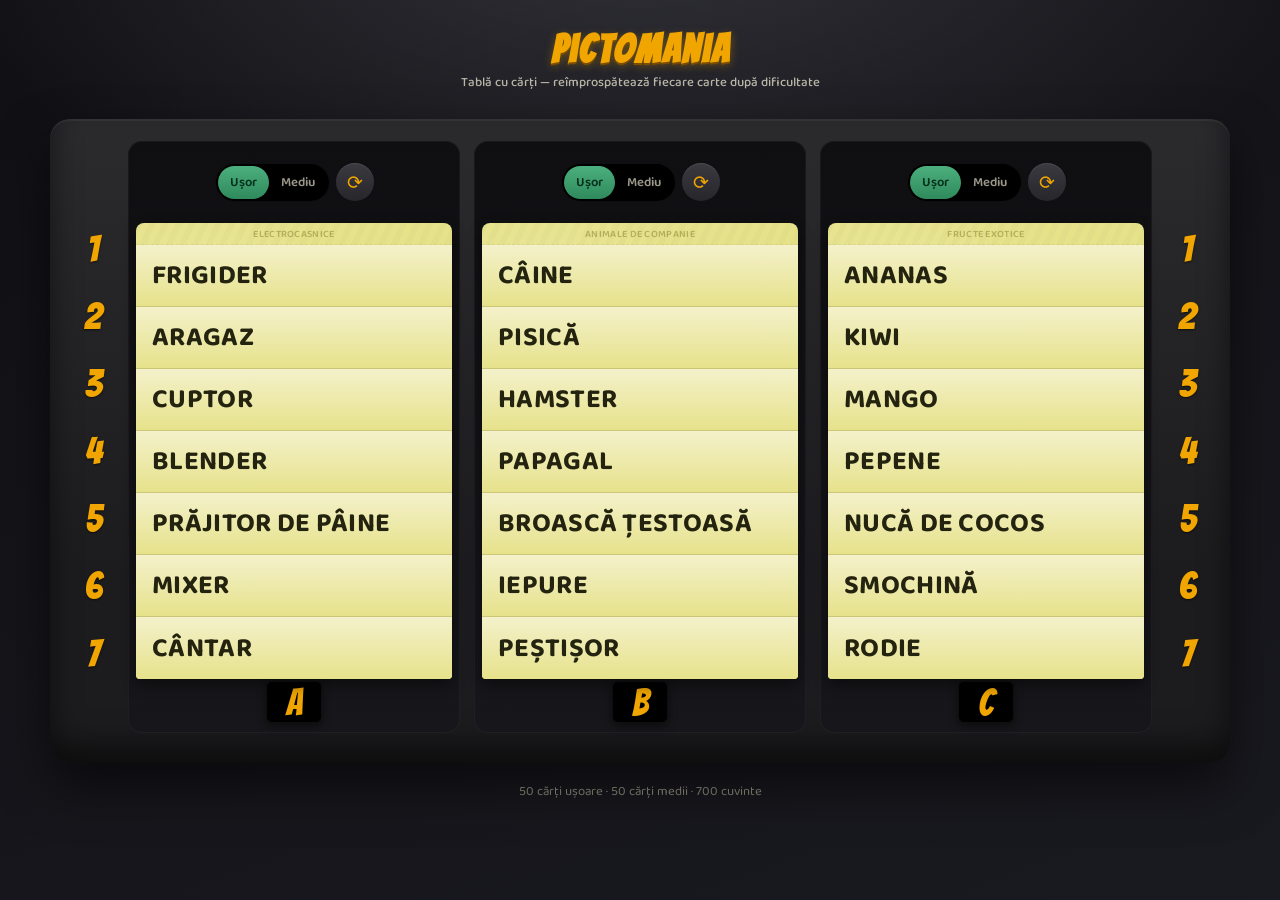
==== index.html @ b815bcf0 "Remove global refresh button; enlarge cards, words and row numbers Co-authored-by: Copilot App <2235" ====
<!DOCTYPE html>
<html lang="ro">
<head>
  <meta charset="UTF-8" />
  <meta name="viewport" content="width=device-width, initial-scale=1.0" />
  <title>Pictomania — Tablă cu cărți</title>
  <link rel="preconnect" href="https://fonts.googleapis.com" />
  <link rel="preconnect" href="https://fonts.gstatic.com" crossorigin />
  <link href="https://fonts.googleapis.com/css2?family=Baloo+2:wght@500;600;700;800&family=Bangers&display=swap" rel="stylesheet" />
  <link rel="stylesheet" href="styles.css" />
</head>
<body>
  <header class="topbar">
    <h1>Pictomania</h1>
    <p class="subtitle">Tablă cu cărți — reîmprospătează fiecare carte după dificultate</p>
  </header>

  <main class="board" id="board">
    <!-- Coloana cu numere 1–7 -->
    <div class="rownums" aria-hidden="true">
      <div class="rownum-spacer"></div>
      <div class="rownum">1</div>
      <div class="rownum">2</div>
      <div class="rownum">3</div>
      <div class="rownum">4</div>
      <div class="rownum">5</div>
      <div class="rownum">6</div>
      <div class="rownum">7</div>
      <div class="rownum-spacer bottom"></div>
    </div>
    <!-- Cele 3 cărți se injectează din app.js -->
  </main>

  <footer class="footinfo">
    <span id="dbCount"></span>
  </footer>

  <script src="data.js"></script>
  <script src="app.js"></script>
</body>
</html>
---- styles.css ----
:root {
  --tray: #1c1c1e;
  --tray-2: #2b2b2e;
  --card-top: #f2f0c9;
  --card-bottom: #e6e28f;
  --card-line: #ccc678;
  --ink: #23230f;
  --accent: #f0a500;
  --accent-deep: #e08600;
  --easy: #4caf7d;
  --easy-deep: #2f8a5c;
  --medium: #e0762d;
  --medium-deep: #c25a15;
  --paper: #14140f;
}

* { box-sizing: border-box; }

body {
  margin: 0;
  min-height: 100vh;
  font-family: "Baloo 2", "Segoe UI", system-ui, sans-serif;
  color: #f4f1e6;
  background:
    radial-gradient(1200px 600px at 50% -10%, #33333a 0%, transparent 60%),
    linear-gradient(160deg, #101014 0%, #191920 100%);
  display: flex;
  flex-direction: column;
  align-items: center;
  padding: 28px 16px 48px;
}

/* ---------- Topbar ---------- */
.topbar {
  text-align: center;
  margin-bottom: 14px;
}
.topbar h1 {
  font-family: "Bangers", cursive;
  font-size: clamp(26px, 4vw, 40px);
  letter-spacing: 2px;
  margin: 0;
  color: var(--accent);
  text-shadow: 0 2px 0 #7a4d00, 0 3px 10px rgba(240, 165, 0, 0.35);
}
.subtitle {
  margin: 2px 0 12px;
  color: #b9b6a8;
  font-weight: 500;
  font-size: 13px;
}
.global-controls { display: flex; justify-content: center; }

.btn {
  cursor: pointer;
  border: none;
  border-radius: 999px;
  font-family: inherit;
  font-weight: 600;
  transition: transform .12s ease, box-shadow .12s ease, filter .12s ease;
  user-select: none;
}
.btn:active { transform: translateY(1px) scale(.98); }

.btn-all {
  background: linear-gradient(180deg, var(--accent) 0%, var(--accent-deep) 100%);
  color: #3a2400;
  padding: 11px 22px;
  font-size: 16px;
  box-shadow: 0 4px 0 #9c5c00, 0 8px 18px rgba(0,0,0,.4);
}
.btn-all:hover { filter: brightness(1.05); }
.btn-all .ico { font-size: 18px; }

/* ---------- Board / tray ---------- */
.board {
  display: flex;
  align-items: stretch;
  gap: 14px;
  padding: 22px 22px 30px;
  border-radius: 20px;
  background:
    linear-gradient(180deg, var(--tray-2) 0%, var(--tray) 70%);
  box-shadow:
    inset 0 2px 0 rgba(255,255,255,.05),
    inset 0 -18px 30px rgba(0,0,0,.55),
    0 24px 50px rgba(0,0,0,.5);
  max-width: 1180px;
  width: 100%;
}

/* ---------- Row numbers column ---------- */
.rownums {
  display: flex;
  flex-direction: column;
  padding-top: 0;
  flex: 0 0 auto;
}
.rownum-spacer { height: 74px; }         /* aligns with card header */
.rownum-spacer.bottom { height: 46px; }  /* aligns with A/B/C label */
.rownum {
  flex: 1;
  min-height: 62px;
  width: 42px;
  display: flex;
  align-items: center;
  justify-content: center;
  font-family: "Bangers", cursive;
  font-size: 38px;
  color: var(--accent);
  text-shadow: 0 1px 2px rgba(0,0,0,.6);
}

/* ---------- Card ---------- */
.card {
  flex: 1 1 0;
  min-width: 0;
  display: flex;
  flex-direction: column;
  background: linear-gradient(180deg, #0f0f12, #17171b);
  border-radius: 14px;
  padding: 8px;
  box-shadow: inset 0 0 0 1px rgba(255,255,255,.04);
}

/* Culoarea cărții în funcție de dificultate */
.card[data-diff="usor"] {
  --card-top: #f4f1cb;
  --card-bottom: #e6e28b;
  --card-line: #ccc678;
  --theme-ink: #7c7420;
}
.card[data-diff="mediu"] {
  --card-top: #f8e0a2;
  --card-bottom: #f0bd5f;
  --card-line: #e2a848;
  --theme-ink: #9a5813;
}

.card-head {
  height: 66px;
  display: flex;
  align-items: center;
  justify-content: center;
  gap: 6px;
  margin-bottom: 8px;
}
.diffseg {
  display: inline-flex;
  background: #000;
  border-radius: 999px;
  padding: 3px;
  box-shadow: inset 0 0 0 1px rgba(255,255,255,.06);
}
.diffseg button {
  border: none;
  background: transparent;
  color: #9a978a;
  font-family: inherit;
  font-weight: 600;
  font-size: 13px;
  padding: 6px 12px;
  border-radius: 999px;
  cursor: pointer;
  transition: all .12s ease;
}
.diffseg button.active[data-diff="usor"] {
  background: linear-gradient(180deg, var(--easy), var(--easy-deep));
  color: #06301d;
}
.diffseg button.active[data-diff="mediu"] {
  background: linear-gradient(180deg, var(--medium), var(--medium-deep));
  color: #3a1500;
}
.btn-refresh {
  width: 38px; height: 38px;
  border-radius: 50%;
  border: none;
  cursor: pointer;
  background: linear-gradient(180deg, #3a3a40, #26262b);
  color: var(--accent);
  font-size: 19px;
  box-shadow: 0 3px 0 #101013, inset 0 1px 0 rgba(255,255,255,.08);
  transition: transform .3s ease, filter .12s ease;
}
.btn-refresh:hover { filter: brightness(1.15); }
.btn-refresh.spin { transform: rotate(360deg); }

/* ---------- The paper slip with words ---------- */
.slip {
  flex: 1;
  display: flex;
  flex-direction: column;
  border-radius: 8px 8px 4px 4px;
  overflow: hidden;
  background: var(--card-bottom);
  box-shadow: 0 6px 14px rgba(0,0,0,.45);
  position: relative;
}
.slip::before {
  content: "";
  position: absolute; inset: 0;
  background-image:
    radial-gradient(circle at 20% 30%, rgba(255,255,255,.25), transparent 40%),
    repeating-linear-gradient(115deg, rgba(0,0,0,.02) 0 6px, transparent 6px 12px);
  pointer-events: none;
}
.theme {
  text-align: center;
  font-weight: 600;
  font-size: 10px;
  letter-spacing: .3px;
  text-transform: uppercase;
  color: var(--theme-ink, #7c7420);
  opacity: .45;
  padding: 3px 6px 2px;
  border-bottom: 1px dashed rgba(0,0,0,.12);
  background: transparent;
}
.word {
  flex: 1;
  min-height: 62px;
  display: flex;
  align-items: center;
  padding: 0 16px;
  font-weight: 700;
  font-size: clamp(18px, 2.2vw, 27px);
  color: var(--ink);
  border-bottom: 1px solid var(--card-line);
  background: linear-gradient(180deg, var(--card-top), var(--card-bottom));
  text-transform: uppercase;
  letter-spacing: .3px;
  animation: wordIn .25s ease both;
}
.word:last-child { border-bottom: none; }
@keyframes wordIn {
  from { opacity: 0; transform: translateY(-4px); }
  to { opacity: 1; transform: none; }
}

/* ---------- A / B / C label ---------- */
.card-foot {
  height: 46px;
  display: flex;
  align-items: center;
  justify-content: center;
}
.slot-letter {
  font-family: "Bangers", cursive;
  font-size: 38px;
  color: var(--accent);
  background: #000;
  width: 56px; height: 42px;
  display: flex; align-items: center; justify-content: center;
  border-radius: 6px;
  box-shadow: inset 0 0 0 1px rgba(255,255,255,.06), 0 3px 8px rgba(0,0,0,.5);
  letter-spacing: 1px;
}

/* ---------- Footer ---------- */
.footinfo {
  margin-top: 18px;
  color: #6f6c60;
  font-size: 13px;
}

/* ---------- Responsive ---------- */
@media (max-width: 560px) {
  .rownum { font-size: 18px; width: 22px; }
  .card-head { flex-direction: column; height: auto; gap: 6px; padding: 4px 0; }
  .rownum-spacer { height: 96px; }
  .diffseg button { padding: 5px 9px; font-size: 12px; }
  .board { gap: 8px; padding: 16px 12px 22px; }
}
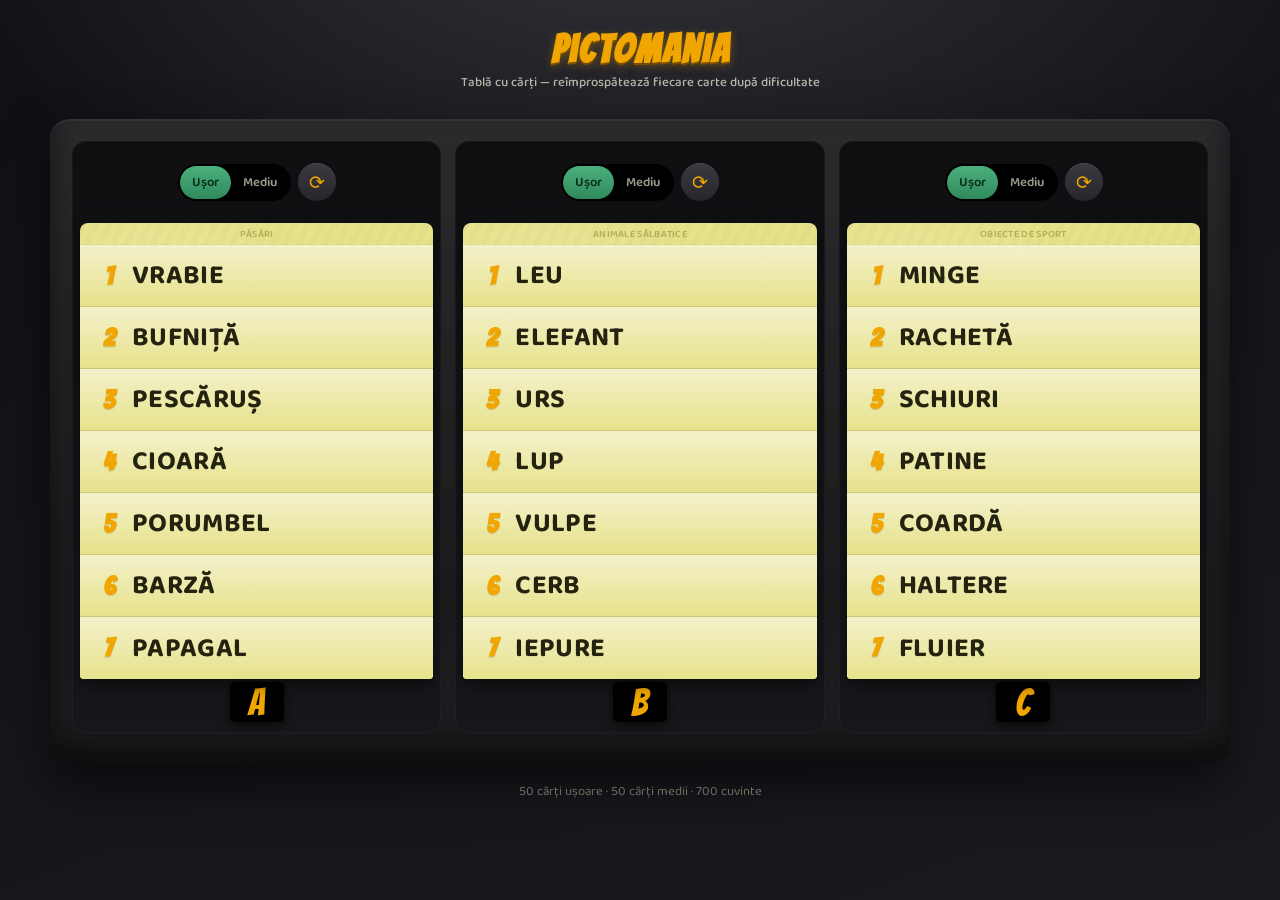
==== commit 71df6731: "Make per-line numbers orange; remove side number columns Co-authored-by: Copilot App <223556219+Copi" ====
--- a/index.html
+++ b/index.html
@@ -16,18 +16,6 @@
   </header>
 
   <main class="board" id="board">
-    <!-- Coloana cu numere 1–7 -->
-    <div class="rownums" aria-hidden="true">
-      <div class="rownum-spacer"></div>
-      <div class="rownum">1</div>
-      <div class="rownum">2</div>
-      <div class="rownum">3</div>
-      <div class="rownum">4</div>
-      <div class="rownum">5</div>
-      <div class="rownum">6</div>
-      <div class="rownum">7</div>
-      <div class="rownum-spacer bottom"></div>
-    </div>
     <!-- Cele 3 cărți se injectează din app.js -->
   </main>
 
--- a/styles.css
+++ b/styles.css
@@ -233,6 +233,18 @@
   animation: wordIn .25s ease both;
 }
 .word:last-child { border-bottom: none; }
+.wnum {
+  flex: 0 0 auto;
+  width: 26px;
+  margin-right: 10px;
+  text-align: center;
+  font-family: "Bangers", cursive;
+  font-size: 26px;
+  line-height: 1;
+  color: var(--accent);
+  text-shadow: 0 1px 1px rgba(0,0,0,.15);
+}
+.wtext { flex: 1; min-width: 0; }
 @keyframes wordIn {
   from { opacity: 0; transform: translateY(-4px); }
   to { opacity: 1; transform: none; }
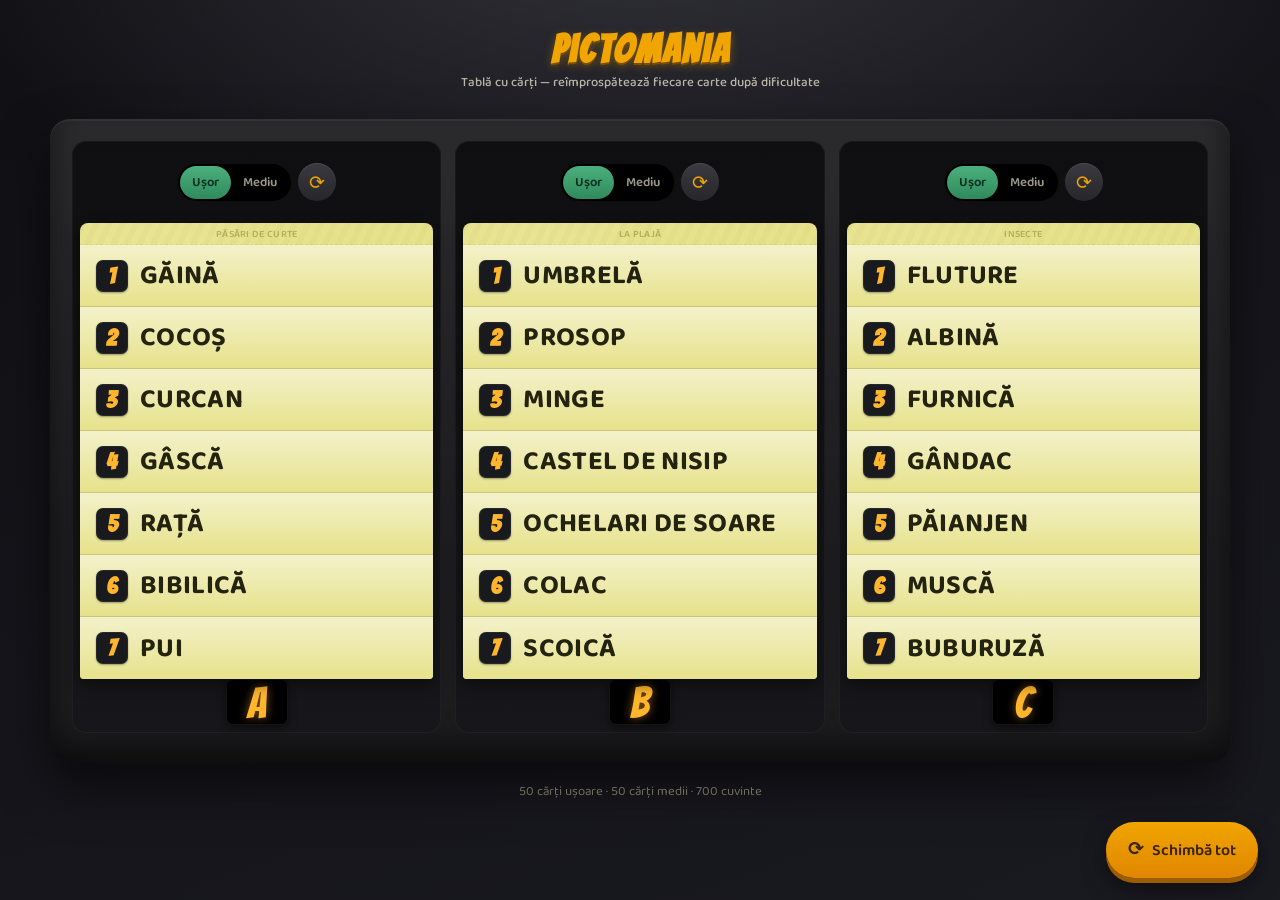
==== commit 80094ee7: "Add floating Schimba tot button (refresh all) without shrinking cards Co-authored-by: Copilot App <2" ====
--- a/index.html
+++ b/index.html
@@ -23,6 +23,10 @@
     <span id="dbCount"></span>
   </footer>
 
+  <button id="refreshAll" class="btn btn-fab" title="Schimbă toate cele 3 cărți">
+    <span class="ico">⟳</span> Schimbă tot
+  </button>
+
   <script src="data.js"></script>
   <script src="app.js"></script>
 </body>
--- a/styles.css
+++ b/styles.css
@@ -72,6 +72,23 @@
 .btn-all:hover { filter: brightness(1.05); }
 .btn-all .ico { font-size: 18px; }
 
+.btn-fab {
+  position: fixed;
+  right: 22px;
+  bottom: 22px;
+  z-index: 50;
+  display: inline-flex;
+  align-items: center;
+  gap: 8px;
+  background: linear-gradient(180deg, var(--accent) 0%, var(--accent-deep) 100%);
+  color: #3a2400;
+  padding: 13px 22px;
+  font-size: 16px;
+  box-shadow: 0 5px 0 #9c5c00, 0 10px 22px rgba(0,0,0,.5);
+}
+.btn-fab:hover { filter: brightness(1.05); }
+.btn-fab .ico { font-size: 19px; }
+
 /* ---------- Board / tray ---------- */
 .board {
   display: flex;
@@ -235,14 +252,18 @@
 .word:last-child { border-bottom: none; }
 .wnum {
   flex: 0 0 auto;
-  width: 26px;
-  margin-right: 10px;
-  text-align: center;
+  width: 32px;
+  height: 32px;
+  margin-right: 12px;
+  display: inline-flex;
+  align-items: center;
+  justify-content: center;
+  background: #191a1e;
+  border-radius: 7px;
   font-family: "Bangers", cursive;
-  font-size: 26px;
-  line-height: 1;
-  color: var(--accent);
-  text-shadow: 0 1px 1px rgba(0,0,0,.15);
+  font-size: 23px;
+  color: #ffb62c;
+  box-shadow: 0 1px 2px rgba(0,0,0,.35), inset 0 0 0 1px rgba(255,255,255,.06);
 }
 .wtext { flex: 1; min-width: 0; }
 @keyframes wordIn {
@@ -259,14 +280,15 @@
 }
 .slot-letter {
   font-family: "Bangers", cursive;
-  font-size: 38px;
-  color: var(--accent);
+  font-size: 44px;
+  color: #ffb62c;
   background: #000;
-  width: 56px; height: 42px;
+  width: 62px; height: 46px;
   display: flex; align-items: center; justify-content: center;
-  border-radius: 6px;
-  box-shadow: inset 0 0 0 1px rgba(255,255,255,.06), 0 3px 8px rgba(0,0,0,.5);
+  border-radius: 7px;
+  box-shadow: inset 0 0 0 1px rgba(255,255,255,.08), 0 3px 8px rgba(0,0,0,.5);
   letter-spacing: 1px;
+  text-shadow: 0 0 10px rgba(255, 170, 40, .5);
 }
 
 /* ---------- Footer ---------- */
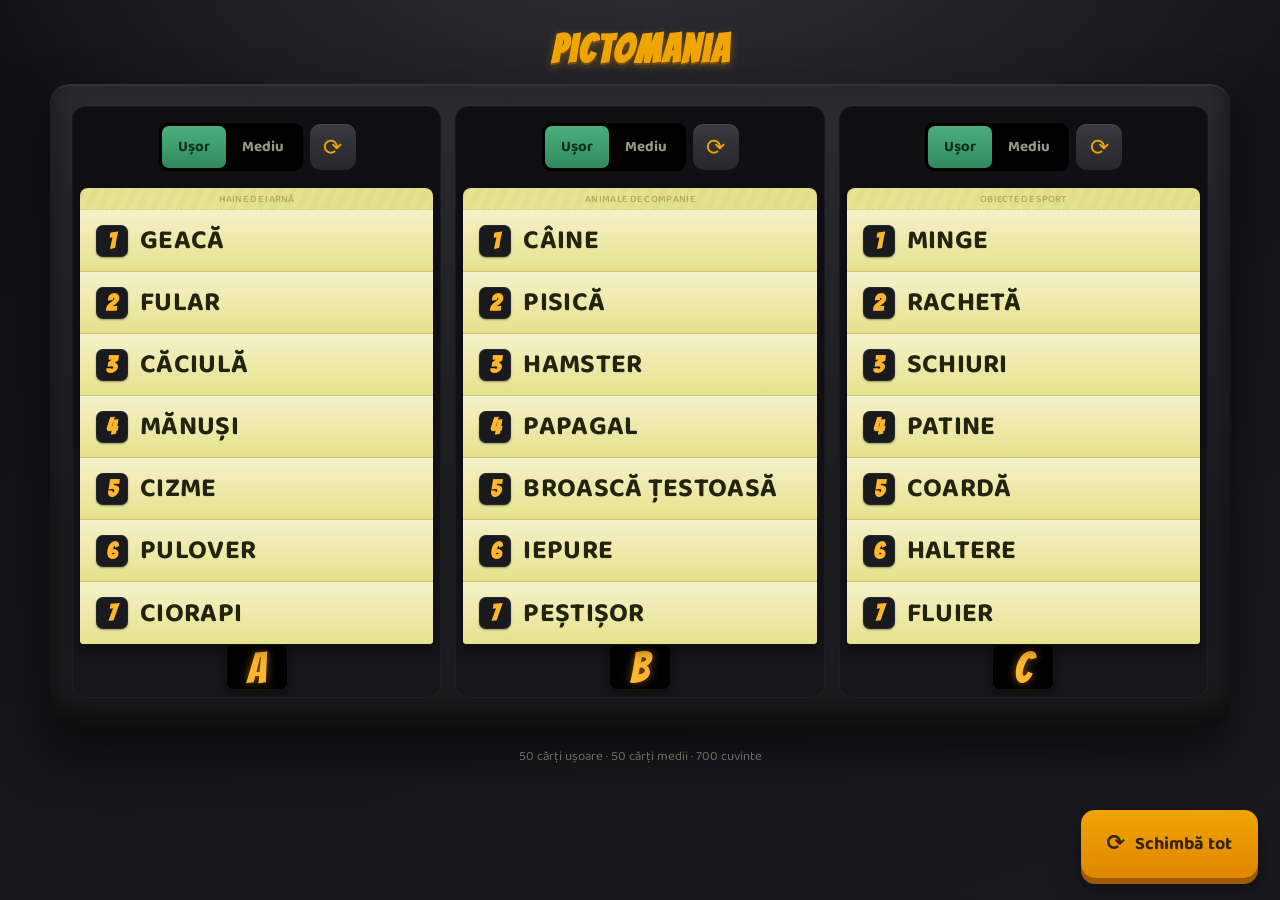
==== commit 830db13b: "Remove subtitle; make buttons larger and squarer Co-authored-by: Copilot App <223556219+Copilot@user" ====
--- a/index.html
+++ b/index.html
@@ -12,7 +12,6 @@
 <body>
   <header class="topbar">
     <h1>Pictomania</h1>
-    <p class="subtitle">Tablă cu cărți — reîmprospătează fiecare carte după dificultate</p>
   </header>
 
   <main class="board" id="board">
--- a/styles.css
+++ b/styles.css
@@ -79,15 +79,17 @@
   z-index: 50;
   display: inline-flex;
   align-items: center;
-  gap: 8px;
+  gap: 10px;
+  border-radius: 14px;
   background: linear-gradient(180deg, var(--accent) 0%, var(--accent-deep) 100%);
   color: #3a2400;
-  padding: 13px 22px;
-  font-size: 16px;
-  box-shadow: 0 5px 0 #9c5c00, 0 10px 22px rgba(0,0,0,.5);
+  padding: 16px 26px;
+  font-size: 18px;
+  font-weight: 700;
+  box-shadow: 0 6px 0 #9c5c00, 0 12px 24px rgba(0,0,0,.5);
 }
 .btn-fab:hover { filter: brightness(1.05); }
-.btn-fab .ico { font-size: 19px; }
+.btn-fab .ico { font-size: 22px; }
 
 /* ---------- Board / tray ---------- */
 .board {
@@ -165,8 +167,8 @@
 .diffseg {
   display: inline-flex;
   background: #000;
-  border-radius: 999px;
-  padding: 3px;
+  border-radius: 10px;
+  padding: 4px;
   box-shadow: inset 0 0 0 1px rgba(255,255,255,.06);
 }
 .diffseg button {
@@ -174,10 +176,10 @@
   background: transparent;
   color: #9a978a;
   font-family: inherit;
-  font-weight: 600;
-  font-size: 13px;
-  padding: 6px 12px;
-  border-radius: 999px;
+  font-weight: 700;
+  font-size: 15px;
+  padding: 9px 16px;
+  border-radius: 7px;
   cursor: pointer;
   transition: all .12s ease;
 }
@@ -190,13 +192,13 @@
   color: #3a1500;
 }
 .btn-refresh {
-  width: 38px; height: 38px;
-  border-radius: 50%;
+  width: 46px; height: 46px;
+  border-radius: 11px;
   border: none;
   cursor: pointer;
   background: linear-gradient(180deg, #3a3a40, #26262b);
   color: var(--accent);
-  font-size: 19px;
+  font-size: 23px;
   box-shadow: 0 3px 0 #101013, inset 0 1px 0 rgba(255,255,255,.08);
   transition: transform .3s ease, filter .12s ease;
 }
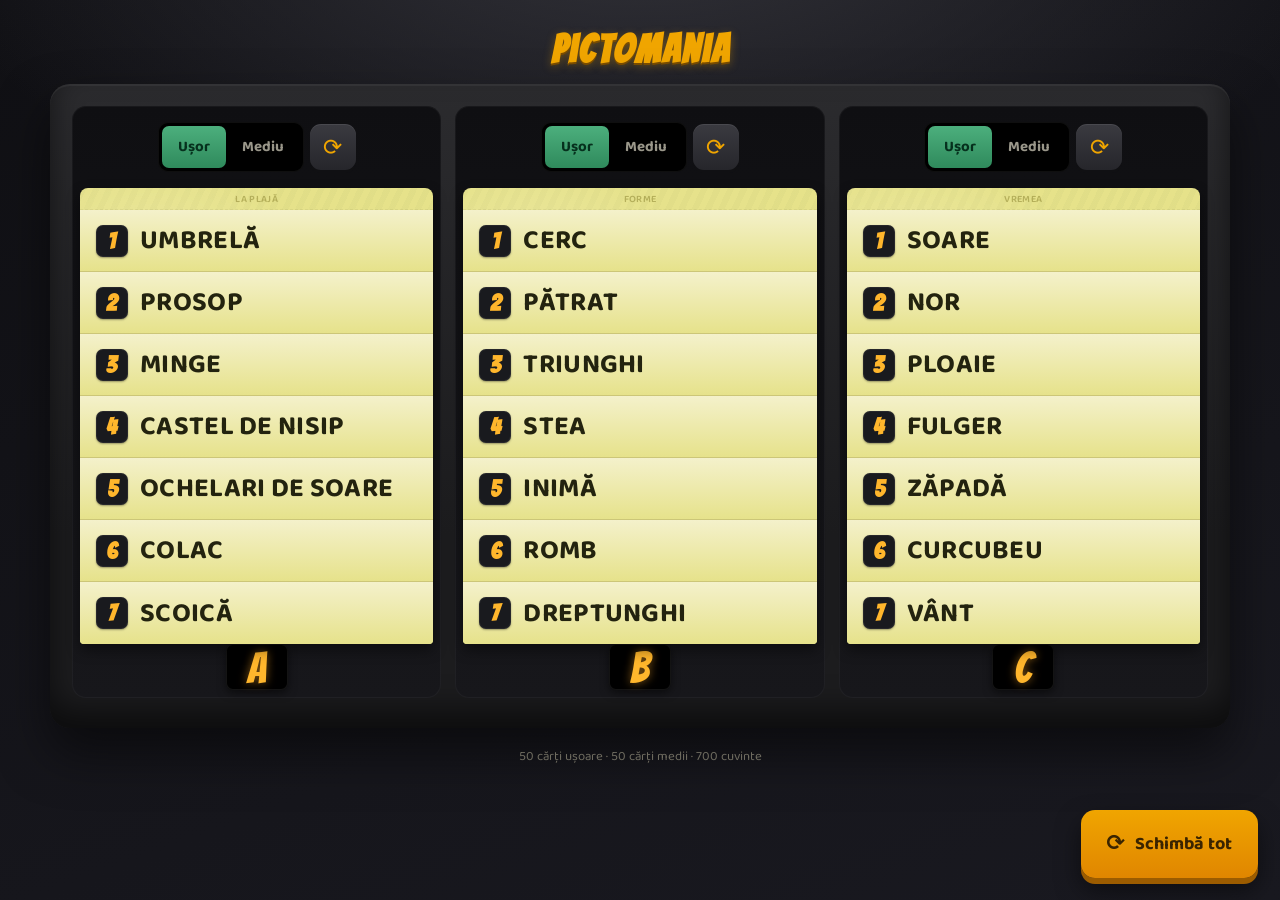
==== commit a52b7a8b: "Mobile: rotate hint in portrait, fit all 3 cards in landscape Co-authored-by: Copilot App <223556219" ====
--- a/index.html
+++ b/index.html
@@ -26,6 +26,11 @@
     <span class="ico">⟳</span> Schimbă tot
   </button>
 
+  <div class="rotate-hint" aria-hidden="true">
+    <div class="rotate-ico">📱</div>
+    <p>Rotește telefonul pe orizontală<br>pentru a vedea toate cele 3 cărți</p>
+  </div>
+
   <script src="data.js"></script>
   <script src="app.js"></script>
 </body>
--- a/styles.css
+++ b/styles.css
@@ -236,6 +236,12 @@
   border-bottom: 1px dashed rgba(0,0,0,.12);
   background: transparent;
 }
+.words {
+  flex: 1;
+  display: flex;
+  flex-direction: column;
+  min-height: 0;
+}
 .word {
   flex: 1;
   min-height: 62px;
@@ -301,10 +307,88 @@
 }
 
 /* ---------- Responsive ---------- */
-@media (max-width: 560px) {
-  .rownum { font-size: 18px; width: 22px; }
-  .card-head { flex-direction: column; height: auto; gap: 6px; padding: 4px 0; }
-  .rownum-spacer { height: 96px; }
-  .diffseg button { padding: 5px 9px; font-size: 12px; }
-  .board { gap: 8px; padding: 16px 12px 22px; }
-}
+
+/* Mesaj de rotire — telefon în portret */
+.rotate-hint { display: none; }
+
+@media (max-width: 820px) and (orientation: portrait) {
+  body { overflow: hidden; }
+  .topbar, .board, .footinfo, .btn-fab { display: none !important; }
+  .rotate-hint {
+    display: flex;
+    position: fixed;
+    inset: 0;
+    z-index: 1000;
+    flex-direction: column;
+    align-items: center;
+    justify-content: center;
+    gap: 22px;
+    text-align: center;
+    padding: 28px;
+    background: radial-gradient(1000px 600px at 50% 30%, #2a2a31 0%, #101014 70%);
+  }
+  .rotate-ico {
+    font-size: 72px;
+    animation: tilt 1.7s ease-in-out infinite;
+  }
+  .rotate-hint p {
+    margin: 0;
+    font-size: 20px;
+    font-weight: 700;
+    line-height: 1.5;
+    color: #f4f1e6;
+  }
+}
+@keyframes tilt {
+  0%, 100% { transform: rotate(-12deg); }
+  50% { transform: rotate(78deg); }
+}
+
+/* Telefon în landscape — toate cele 3 cărți vizibile fără scroll */
+@media (orientation: landscape) and (max-height: 560px) {
+  html, body { height: 100%; }
+  body { padding: 4px 8px; min-height: 0; overflow: hidden; }
+  .topbar { margin-bottom: 3px; }
+  .topbar h1 { font-size: 22px; text-shadow: 0 1px 0 #7a4d00; }
+  .board {
+    flex: 1;
+    min-height: 0;
+    max-width: 100%;
+    width: 100%;
+    padding: 8px 8px 8px;
+    gap: 8px;
+    border-radius: 12px;
+  }
+  .card { padding: 5px; }
+  .card-head { height: auto; margin-bottom: 4px; gap: 5px; }
+  .diffseg { padding: 3px; border-radius: 8px; }
+  .diffseg button { padding: 5px 10px; font-size: 12px; }
+  .btn-refresh { width: 32px; height: 32px; font-size: 17px; border-radius: 9px; }
+  .slip { min-height: 0; }
+  .theme { display: none; }
+  .word {
+    min-height: 0;
+    font-size: clamp(11px, 3.4vh, 18px);
+    padding: 0 8px;
+  }
+  .wnum {
+    width: 24px; height: 24px;
+    font-size: 16px;
+    margin-right: 7px;
+  }
+  .card-foot { height: 30px; }
+  .slot-letter { font-size: 26px; width: 44px; height: 28px; }
+  .footinfo { display: none; }
+  .btn-fab {
+    padding: 8px 12px;
+    font-size: 13px;
+    border-radius: 10px;
+    bottom: 8px; right: 8px;
+    box-shadow: 0 3px 0 #9c5c00;
+  }
+}
+
+/* Telefon foarte mic în portret e deja acoperit de mesajul de rotire */
+@media (max-width: 560px) and (orientation: landscape) {
+  .board { gap: 6px; }
+}
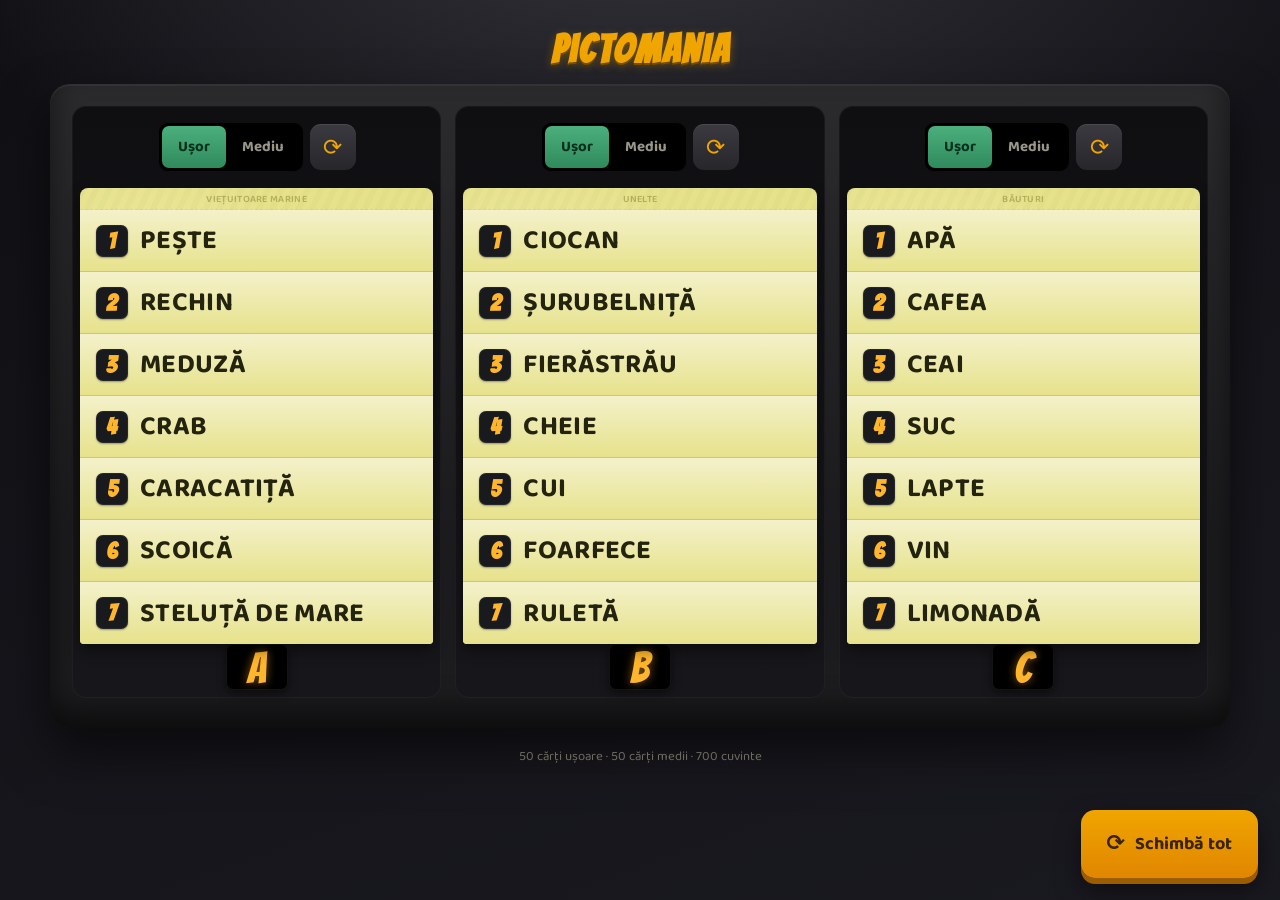
==== commit b98055f3: "Portrait: fit all 3 cards (small numbers, tight gaps, wrapping words) instead of rotate message Co-a" ====
--- a/index.html
+++ b/index.html
@@ -26,11 +26,6 @@
     <span class="ico">⟳</span> Schimbă tot
   </button>
 
-  <div class="rotate-hint" aria-hidden="true">
-    <div class="rotate-ico">📱</div>
-    <p>Rotește telefonul pe orizontală<br>pentru a vedea toate cele 3 cărți</p>
-  </div>
-
   <script src="data.js"></script>
   <script src="app.js"></script>
 </body>
--- a/styles.css
+++ b/styles.css
@@ -308,40 +308,48 @@
 
 /* ---------- Responsive ---------- */
 
-/* Mesaj de rotire — telefon în portret */
-.rotate-hint { display: none; }
-
+/* Elementul de rotire nu mai e folosit — cărțile încap și în portret */
+.rotate-hint { display: none !important; }
+
+/* Telefon în portret — toate cele 3 cărți încap pe lățime */
 @media (max-width: 820px) and (orientation: portrait) {
-  body { overflow: hidden; }
-  .topbar, .board, .footinfo, .btn-fab { display: none !important; }
-  .rotate-hint {
-    display: flex;
-    position: fixed;
-    inset: 0;
-    z-index: 1000;
+  body { padding: 10px 4px 64px; }
+  .topbar { margin-bottom: 8px; }
+  .topbar h1 { font-size: 30px; }
+  .board {
+    gap: 3px;
+    padding: 8px 5px 12px;
+    border-radius: 12px;
+    max-width: 100%;
+  }
+  .card { padding: 3px; border-radius: 9px; }
+  .card-head {
     flex-direction: column;
-    align-items: center;
-    justify-content: center;
-    gap: 22px;
-    text-align: center;
-    padding: 28px;
-    background: radial-gradient(1000px 600px at 50% 30%, #2a2a31 0%, #101014 70%);
-  }
-  .rotate-ico {
-    font-size: 72px;
-    animation: tilt 1.7s ease-in-out infinite;
-  }
-  .rotate-hint p {
-    margin: 0;
-    font-size: 20px;
-    font-weight: 700;
-    line-height: 1.5;
-    color: #f4f1e6;
-  }
-}
-@keyframes tilt {
-  0%, 100% { transform: rotate(-12deg); }
-  50% { transform: rotate(78deg); }
+    height: auto;
+    gap: 4px;
+    margin-bottom: 5px;
+  }
+  .diffseg { padding: 2px; border-radius: 7px; }
+  .diffseg button { padding: 4px 7px; font-size: 11px; border-radius: 5px; }
+  .btn-refresh { width: 30px; height: 30px; font-size: 16px; border-radius: 8px; }
+  .theme { display: none; }
+  .word {
+    min-height: 46px;
+    font-size: clamp(11px, 3.1vw, 15px);
+    padding: 5px 5px;
+    line-height: 1.12;
+    letter-spacing: 0;
+  }
+  .wnum {
+    flex: 0 0 auto;
+    width: 20px; height: 20px;
+    font-size: 13px;
+    margin-right: 5px;
+    border-radius: 5px;
+  }
+  .card-foot { height: 34px; }
+  .slot-letter { font-size: 24px; width: 40px; height: 26px; }
+  .btn-fab { padding: 10px 14px; font-size: 14px; bottom: 12px; right: 12px; }
 }
 
 /* Telefon în landscape — toate cele 3 cărți vizibile fără scroll */
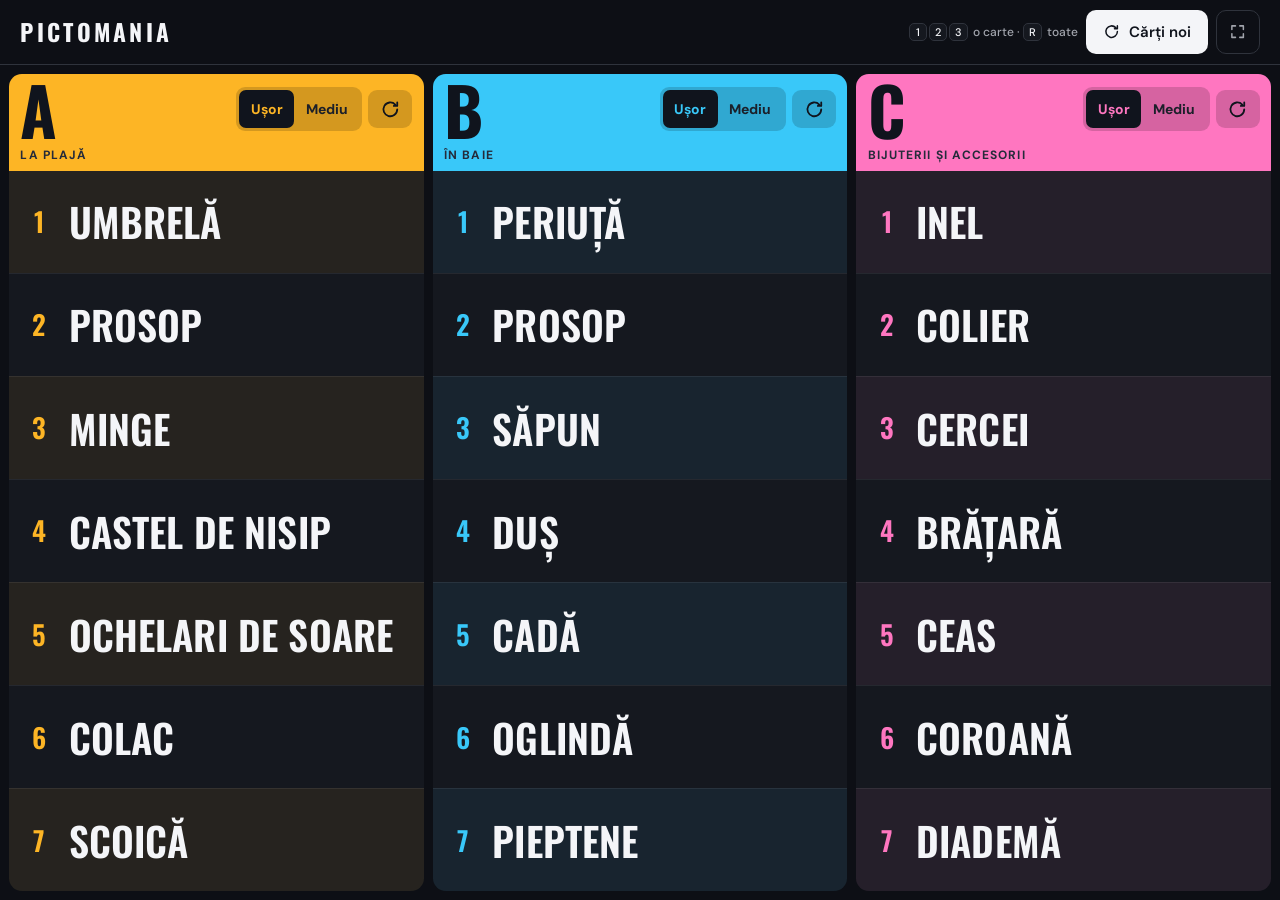
==== commit 4a1fa36f: "Redesign board as a high-legibility signal board Rebuilt the UI around the one constraint that matte" ====
--- a/index.html
+++ b/index.html
@@ -2,29 +2,53 @@
 <html lang="ro">
 <head>
   <meta charset="UTF-8" />
-  <meta name="viewport" content="width=device-width, initial-scale=1.0" />
-  <title>Pictomania — Tablă cu cărți</title>
+  <meta name="viewport" content="width=device-width, initial-scale=1, viewport-fit=cover" />
+  <meta name="theme-color" content="#111318" />
+  <link rel="icon" href="favicon.svg" type="image/svg+xml" />
+  <title>Pictomania — tabla de cuvinte</title>
   <link rel="preconnect" href="https://fonts.googleapis.com" />
   <link rel="preconnect" href="https://fonts.gstatic.com" crossorigin />
-  <link href="https://fonts.googleapis.com/css2?family=Baloo+2:wght@500;600;700;800&family=Bangers&display=swap" rel="stylesheet" />
+  <link href="https://fonts.googleapis.com/css2?family=Oswald:wght@500;600;700&family=DM+Sans:opsz,wght@9..40,500;9..40,700&display=swap" rel="stylesheet" />
   <link rel="stylesheet" href="styles.css" />
 </head>
 <body>
-  <header class="topbar">
-    <h1>Pictomania</h1>
+  <header class="bar">
+    <h1 class="wordmark">Pictomania</h1>
+
+    <div class="bar-actions">
+      <p class="hint" aria-hidden="true"><kbd>1</kbd><kbd>2</kbd><kbd>3</kbd> o carte · <kbd>R</kbd> toate</p>
+      <button id="dealAll" class="btn btn-primary" type="button">
+        <svg class="i" viewBox="0 0 24 24" aria-hidden="true"><path d="M20 12a8 8 0 1 1-2.3-5.6M20 4v4h-4"/></svg>
+        Cărți noi
+      </button>
+      <button id="fullscreen" class="btn btn-ghost" type="button" aria-label="Ecran complet" title="Ecran complet (F)">
+        <svg class="i" viewBox="0 0 24 24" aria-hidden="true"><path d="M4 9V4h5M20 9V4h-5M4 15v5h5M20 15v5h-5"/></svg>
+      </button>
+    </div>
   </header>
 
-  <main class="board" id="board">
-    <!-- Cele 3 cărți se injectează din app.js -->
-  </main>
+  <main class="board" id="board"><!-- coloanele A/B/C sunt injectate din app.js --></main>
 
-  <footer class="footinfo">
-    <span id="dbCount"></span>
-  </footer>
+  <div id="live" class="sr-only" role="status" aria-live="polite"></div>
 
-  <button id="refreshAll" class="btn btn-fab" title="Schimbă toate cele 3 cărți">
-    <span class="ico">⟳</span> Schimbă tot
-  </button>
+  <template id="colTpl">
+    <section class="col">
+      <header class="col-head">
+        <span class="col-letter"></span>
+        <div class="col-tools">
+          <div class="seg" role="group">
+            <button type="button" class="seg-btn" data-diff="usor">Ușor</button>
+            <button type="button" class="seg-btn" data-diff="mediu">Mediu</button>
+          </div>
+          <button type="button" class="deal" aria-label="Carte nouă">
+            <svg class="i" viewBox="0 0 24 24" aria-hidden="true"><path d="M20 12a8 8 0 1 1-2.3-5.6M20 4v4h-4"/></svg>
+          </button>
+        </div>
+        <p class="col-theme"></p>
+      </header>
+      <ol class="list"></ol>
+    </section>
+  </template>
 
   <script src="data.js"></script>
   <script src="app.js"></script>
--- a/styles.css
+++ b/styles.css
@@ -1,402 +1,426 @@
+/* ============================================================
+   Pictomania — tabla de cuvinte
+   Un panou de afișaj, nu o imitație de tavă de plastic.
+   Cuvintele sunt interfața; restul le cedează spațiu.
+   ============================================================ */
+
 :root {
-  --tray: #1c1c1e;
-  --tray-2: #2b2b2e;
-  --card-top: #f2f0c9;
-  --card-bottom: #e6e28f;
-  --card-line: #ccc678;
-  --ink: #23230f;
-  --accent: #f0a500;
-  --accent-deep: #e08600;
-  --easy: #4caf7d;
-  --easy-deep: #2f8a5c;
-  --medium: #e0762d;
-  --medium-deep: #c25a15;
-  --paper: #14140f;
+  /* --- Suprafețe: seară, lumină caldă de lampă, ecran în mijlocul mesei --- */
+  --bg:        oklch(0.17 0.012 268);
+  --surface:   oklch(0.21 0.014 268);
+  --surface-2: oklch(0.26 0.016 268);
+  --line:      oklch(0.32 0.018 268);
+
+  --ink:       oklch(0.97 0.004 268);
+  --ink-dim:   oklch(0.72 0.012 268);
+  --ink-on-color: oklch(0.19 0.02 268);
+
+  /* --- Identitatea coloanelor. Fiecare hue e dublat de literă,
+         deci tabla funcționează și fără percepția culorii. --- */
+  --col-a: oklch(0.82 0.163 78);
+  --col-b: oklch(0.78 0.135 226);
+  --col-c: oklch(0.75 0.185 349);
+
+  --focus: oklch(0.90 0.10 226);
+
+  /* Scală z semantică */
+  --z-board: 1;
+  --z-sticky: 10;
+  --z-toast: 40;
+
+  --ease-out: cubic-bezier(0.16, 1, 0.3, 1);
+
+  /* Dimensiunea cuvântului: cât de mare încape fără scroll,
+     limitată deopotrivă de înălțimea și de lățimea coloanei. */
+  --word: clamp(11px, min(4.4vh, 3.5vw), 46px);
+  --gap: clamp(3px, 0.7vw, 12px);
 }
 
 * { box-sizing: border-box; }
 
+html { height: 100%; }
+
 body {
+  height: 100dvh;
   margin: 0;
-  min-height: 100vh;
-  font-family: "Baloo 2", "Segoe UI", system-ui, sans-serif;
-  color: #f4f1e6;
-  background:
-    radial-gradient(1200px 600px at 50% -10%, #33333a 0%, transparent 60%),
-    linear-gradient(160deg, #101014 0%, #191920 100%);
-  display: flex;
-  flex-direction: column;
-  align-items: center;
-  padding: 28px 16px 48px;
-}
-
-/* ---------- Topbar ---------- */
-.topbar {
+  display: grid;
+  grid-template-rows: auto minmax(0, 1fr);
+  overflow: hidden;
+  background: var(--bg);
+  color: var(--ink);
+  font-family: "DM Sans", system-ui, "Segoe UI", sans-serif;
+  -webkit-font-smoothing: antialiased;
+  -webkit-tap-highlight-color: transparent;
+}
+
+.sr-only {
+  position: absolute; width: 1px; height: 1px;
+  padding: 0; margin: -1px; overflow: hidden;
+  clip-path: inset(50%); white-space: nowrap; border: 0;
+}
+
+:where(button):focus-visible {
+  outline: 3px solid var(--focus);
+  outline-offset: 2px;
+}
+
+/* ---------------------------------------------------------- Bara de sus */
+.bar {
+  z-index: var(--z-sticky);
+  display: flex;
+  align-items: center;
+  justify-content: space-between;
+  gap: 12px;
+  padding: clamp(6px, 1.1vh, 14px) clamp(10px, 1.6vw, 22px);
+  padding-top: max(clamp(6px, 1.1vh, 14px), env(safe-area-inset-top));
+  border-bottom: 1px solid var(--line);
+}
+
+.wordmark {
+  margin: 0;
+  font-family: Oswald, "DM Sans", sans-serif;
+  font-weight: 700;
+  font-size: clamp(15px, 2.6vh, 27px);
+  letter-spacing: 0.14em;
+  text-transform: uppercase;
+  /* Trei litere colorate în wordmark = legenda coloanelor, gratis. */
+  background: none;
+  color: var(--ink);
+  white-space: nowrap;
+}
+
+.bar-actions {
+  display: flex;
+  align-items: center;
+  gap: 8px;
+}
+
+.hint {
+  margin: 0;
+  color: var(--ink-dim);
+  font-size: 12px;
+  font-weight: 500;
+  white-space: nowrap;
+}
+.hint kbd {
+  display: inline-block;
+  min-width: 18px;
+  padding: 1px 5px;
+  margin-right: 2px;
+  border: 1px solid var(--line);
+  border-radius: 5px;
+  background: var(--surface);
+  color: var(--ink);
+  font: inherit;
+  font-size: 11px;
   text-align: center;
-  margin-bottom: 14px;
-}
-.topbar h1 {
-  font-family: "Bangers", cursive;
-  font-size: clamp(26px, 4vw, 40px);
-  letter-spacing: 2px;
-  margin: 0;
-  color: var(--accent);
-  text-shadow: 0 2px 0 #7a4d00, 0 3px 10px rgba(240, 165, 0, 0.35);
-}
-.subtitle {
-  margin: 2px 0 12px;
-  color: #b9b6a8;
-  font-weight: 500;
-  font-size: 13px;
-}
-.global-controls { display: flex; justify-content: center; }
+}
 
 .btn {
+  display: inline-flex;
+  align-items: center;
+  justify-content: center;
+  gap: 8px;
+  min-height: 44px;
+  padding: 0 16px;
+  border: 1px solid transparent;
+  border-radius: 10px;
+  font: inherit;
+  font-weight: 600;
+  font-size: clamp(13px, 1.7vh, 15px);
   cursor: pointer;
-  border: none;
-  border-radius: 999px;
-  font-family: inherit;
-  font-weight: 600;
-  transition: transform .12s ease, box-shadow .12s ease, filter .12s ease;
-  user-select: none;
-}
-.btn:active { transform: translateY(1px) scale(.98); }
-
-.btn-all {
-  background: linear-gradient(180deg, var(--accent) 0%, var(--accent-deep) 100%);
-  color: #3a2400;
-  padding: 11px 22px;
-  font-size: 16px;
-  box-shadow: 0 4px 0 #9c5c00, 0 8px 18px rgba(0,0,0,.4);
-}
-.btn-all:hover { filter: brightness(1.05); }
-.btn-all .ico { font-size: 18px; }
-
-.btn-fab {
-  position: fixed;
-  right: 22px;
-  bottom: 22px;
-  z-index: 50;
-  display: inline-flex;
-  align-items: center;
-  gap: 10px;
-  border-radius: 14px;
-  background: linear-gradient(180deg, var(--accent) 0%, var(--accent-deep) 100%);
-  color: #3a2400;
-  padding: 16px 26px;
-  font-size: 18px;
-  font-weight: 700;
-  box-shadow: 0 6px 0 #9c5c00, 0 12px 24px rgba(0,0,0,.5);
-}
-.btn-fab:hover { filter: brightness(1.05); }
-.btn-fab .ico { font-size: 22px; }
-
-/* ---------- Board / tray ---------- */
+  white-space: nowrap;
+  transition: background-color .15s var(--ease-out), transform .15s var(--ease-out),
+              border-color .15s var(--ease-out), color .15s var(--ease-out);
+}
+.btn:active { transform: translateY(1px); }
+
+.btn-primary {
+  background: var(--ink);
+  color: var(--ink-on-color);
+}
+.btn-primary:hover { background: #fff; }
+
+.btn-ghost {
+  min-width: 44px;
+  padding: 0 12px;
+  border-color: var(--line);
+  background: transparent;
+  color: var(--ink-dim);
+}
+.btn-ghost:hover { border-color: var(--ink-dim); color: var(--ink); }
+
+.i {
+  width: 1.15em; height: 1.15em;
+  fill: none;
+  stroke: currentColor;
+  stroke-width: 2.1;
+  stroke-linecap: round;
+  stroke-linejoin: round;
+}
+
+/* ---------------------------------------------------------- Tabla */
 .board {
-  display: flex;
-  align-items: stretch;
-  gap: 14px;
-  padding: 22px 22px 30px;
-  border-radius: 20px;
-  background:
-    linear-gradient(180deg, var(--tray-2) 0%, var(--tray) 70%);
-  box-shadow:
-    inset 0 2px 0 rgba(255,255,255,.05),
-    inset 0 -18px 30px rgba(0,0,0,.55),
-    0 24px 50px rgba(0,0,0,.5);
-  max-width: 1180px;
-  width: 100%;
-}
-
-/* ---------- Row numbers column ---------- */
-.rownums {
-  display: flex;
-  flex-direction: column;
-  padding-top: 0;
-  flex: 0 0 auto;
-}
-.rownum-spacer { height: 74px; }         /* aligns with card header */
-.rownum-spacer.bottom { height: 46px; }  /* aligns with A/B/C label */
-.rownum {
-  flex: 1;
-  min-height: 62px;
-  width: 42px;
-  display: flex;
-  align-items: center;
-  justify-content: center;
-  font-family: "Bangers", cursive;
-  font-size: 38px;
-  color: var(--accent);
-  text-shadow: 0 1px 2px rgba(0,0,0,.6);
-}
-
-/* ---------- Card ---------- */
-.card {
-  flex: 1 1 0;
-  min-width: 0;
-  display: flex;
-  flex-direction: column;
-  background: linear-gradient(180deg, #0f0f12, #17171b);
-  border-radius: 14px;
-  padding: 8px;
-  box-shadow: inset 0 0 0 1px rgba(255,255,255,.04);
-}
-
-/* Culoarea cărții în funcție de dificultate */
-.card[data-diff="usor"] {
-  --card-top: #f4f1cb;
-  --card-bottom: #e6e28b;
-  --card-line: #ccc678;
-  --theme-ink: #7c7420;
-}
-.card[data-diff="mediu"] {
-  --card-top: #f8e0a2;
-  --card-bottom: #f0bd5f;
-  --card-line: #e2a848;
-  --theme-ink: #9a5813;
-}
-
-.card-head {
-  height: 66px;
-  display: flex;
-  align-items: center;
-  justify-content: center;
-  gap: 6px;
-  margin-bottom: 8px;
-}
-.diffseg {
-  display: inline-flex;
-  background: #000;
-  border-radius: 10px;
-  padding: 4px;
-  box-shadow: inset 0 0 0 1px rgba(255,255,255,.06);
-}
-.diffseg button {
-  border: none;
-  background: transparent;
-  color: #9a978a;
-  font-family: inherit;
-  font-weight: 700;
-  font-size: 15px;
-  padding: 9px 16px;
-  border-radius: 7px;
-  cursor: pointer;
-  transition: all .12s ease;
-}
-.diffseg button.active[data-diff="usor"] {
-  background: linear-gradient(180deg, var(--easy), var(--easy-deep));
-  color: #06301d;
-}
-.diffseg button.active[data-diff="mediu"] {
-  background: linear-gradient(180deg, var(--medium), var(--medium-deep));
-  color: #3a1500;
-}
-.btn-refresh {
-  width: 46px; height: 46px;
-  border-radius: 11px;
-  border: none;
-  cursor: pointer;
-  background: linear-gradient(180deg, #3a3a40, #26262b);
-  color: var(--accent);
-  font-size: 23px;
-  box-shadow: 0 3px 0 #101013, inset 0 1px 0 rgba(255,255,255,.08);
-  transition: transform .3s ease, filter .12s ease;
-}
-.btn-refresh:hover { filter: brightness(1.15); }
-.btn-refresh.spin { transform: rotate(360deg); }
-
-/* ---------- The paper slip with words ---------- */
-.slip {
-  flex: 1;
-  display: flex;
-  flex-direction: column;
-  border-radius: 8px 8px 4px 4px;
-  overflow: hidden;
-  background: var(--card-bottom);
-  box-shadow: 0 6px 14px rgba(0,0,0,.45);
-  position: relative;
-}
-.slip::before {
-  content: "";
-  position: absolute; inset: 0;
-  background-image:
-    radial-gradient(circle at 20% 30%, rgba(255,255,255,.25), transparent 40%),
-    repeating-linear-gradient(115deg, rgba(0,0,0,.02) 0 6px, transparent 6px 12px);
-  pointer-events: none;
-}
-.theme {
-  text-align: center;
-  font-weight: 600;
-  font-size: 10px;
-  letter-spacing: .3px;
-  text-transform: uppercase;
-  color: var(--theme-ink, #7c7420);
-  opacity: .45;
-  padding: 3px 6px 2px;
-  border-bottom: 1px dashed rgba(0,0,0,.12);
-  background: transparent;
-}
-.words {
-  flex: 1;
+  z-index: var(--z-board);
+  display: grid;
+  grid-template-columns: repeat(3, minmax(0, 1fr));
+  gap: var(--gap);
+  min-height: 0;
+  padding: var(--gap);
+  padding-bottom: max(var(--gap), env(safe-area-inset-bottom));
+}
+
+.col {
   display: flex;
   flex-direction: column;
   min-height: 0;
-}
-.word {
+  min-width: 0;
+  border-radius: clamp(8px, 1vw, 16px);
+  overflow: hidden;
+  background: var(--surface);
+}
+.col:nth-child(1) { --col: var(--col-a); }
+.col:nth-child(2) { --col: var(--col-b); }
+.col:nth-child(3) { --col: var(--col-c); }
+
+/* --- Capul coloanei: un bloc plin de culoare. Identitate instantanee. --- */
+.col-head {
+  position: relative;
+  display: grid;
+  grid-template-columns: auto minmax(0, 1fr);
+  align-items: center;
+  gap: clamp(4px, 0.8vw, 14px);
+  padding: clamp(4px, 0.9vh, 12px) clamp(6px, 0.9vw, 16px);
+  background: var(--col);
+  color: var(--ink-on-color);
+}
+
+/* Mediu = mai fierbinte. Dublat de eticheta din segment, niciodată doar model. */
+.col[data-diff="mediu"] .col-head::after {
+  content: "";
+  position: absolute;
+  inset: 0;
+  pointer-events: none;
+  background: repeating-linear-gradient(-45deg,
+    oklch(0 0 0 / 0.13) 0 9px, transparent 9px 18px);
+}
+
+.col-letter {
+  font-family: Oswald, sans-serif;
+  font-weight: 700;
+  font-size: clamp(26px, min(7.4vh, 6vw), 82px);
+  line-height: 0.82;
+  letter-spacing: -0.02em;
+}
+
+.col-tools {
+  position: relative;
+  z-index: 1;
+  display: flex;
+  align-items: center;
+  justify-content: flex-end;
+  gap: 6px;
+  flex-wrap: wrap;
+}
+
+.seg {
+  display: inline-flex;
+  padding: 3px;
+  border-radius: 9px;
+  background: oklch(0 0 0 / 0.16);
+}
+.seg-btn {
+  min-height: 38px;
+  padding: 0 clamp(7px, 0.9vw, 15px);
+  border: 0;
+  border-radius: 7px;
+  background: transparent;
+  color: oklch(0.24 0.02 268);
+  font: inherit;
+  font-weight: 700;
+  font-size: clamp(11px, 1.55vh, 14px);
+  cursor: pointer;
+  transition: background-color .15s var(--ease-out), color .15s var(--ease-out);
+}
+.seg-btn:hover { background: oklch(1 0 0 / 0.3); }
+.seg-btn[aria-pressed="true"] {
+  background: var(--ink-on-color);
+  color: var(--col);
+}
+
+.deal {
+  display: inline-grid;
+  place-items: center;
+  width: 44px; height: 38px;
+  border: 0;
+  border-radius: 9px;
+  background: oklch(0 0 0 / 0.16);
+  color: var(--ink-on-color);
+  font-size: clamp(15px, 2vh, 19px);
+  cursor: pointer;
+  transition: background-color .15s var(--ease-out);
+}
+.deal:hover { background: oklch(0 0 0 / 0.3); }
+.deal .i { transition: transform .5s var(--ease-out); }
+.deal.spin .i { transform: rotate(360deg); }
+
+.col-theme {
+  grid-column: 1 / -1;
+  margin: 0;
+  font-size: clamp(9px, 1.35vh, 12px);
+  font-weight: 700;
+  letter-spacing: 0.09em;
+  text-transform: uppercase;
+  color: oklch(0.29 0.028 268);
+  white-space: nowrap;
+  overflow: hidden;
+  text-overflow: ellipsis;
+}
+
+/* --- Lista de cuvinte: eroul ecranului --- */
+.list {
   flex: 1;
-  min-height: 62px;
-  display: flex;
-  align-items: center;
-  padding: 0 16px;
-  font-weight: 700;
-  font-size: clamp(18px, 2.2vw, 27px);
+  min-height: 0;
+  display: flex;
+  flex-direction: column;
+  margin: 0;
+  padding: 0;
+  list-style: none;
+  perspective: 900px;
+}
+
+.row {
+  flex: 1;
+  min-height: 0;
+  display: flex;
+  align-items: center;
+  gap: clamp(4px, 0.7vw, 14px);
+  padding: 0 clamp(5px, 0.8vw, 16px);
+  border-top: 1px solid oklch(1 0 0 / 0.07);
+}
+.row:first-child { border-top: 0; }
+/* Benzi alternante: ajută ochiul să urmărească rândul de la un metru. */
+.row:nth-child(odd) {
+  background: color-mix(in oklch, var(--col) 7%, transparent);
+}
+
+.idx {
+  flex: none;
+  width: 1.5em;
+  font-family: Oswald, sans-serif;
+  font-weight: 600;
+  font-size: calc(var(--word) * 0.68);
+  font-variant-numeric: tabular-nums;
+  line-height: 1;
+  text-align: center;
+  color: var(--col);
+}
+
+.w {
+  flex: 1;
+  min-width: 0;
+  font-family: Oswald, sans-serif;
+  font-weight: 600;
+  font-size: var(--word);
+  /* Loc pentru virgulele de sub Ș și Ț când un cuvânt se rupe pe două rânduri. */
+  line-height: 1.13;
+  letter-spacing: 0.004em;
+  text-transform: uppercase;
+  text-wrap: balance;
+  hyphens: auto;
+  /* Cuvintele lungi se rup pe două rânduri; niciodată tăiate. */
+  overflow-wrap: break-word;
   color: var(--ink);
-  border-bottom: 1px solid var(--card-line);
-  background: linear-gradient(180deg, var(--card-top), var(--card-bottom));
-  text-transform: uppercase;
-  letter-spacing: .3px;
-  animation: wordIn .25s ease both;
-}
-.word:last-child { border-bottom: none; }
-.wnum {
-  flex: 0 0 auto;
-  width: 32px;
-  height: 32px;
-  margin-right: 12px;
-  display: inline-flex;
-  align-items: center;
-  justify-content: center;
-  background: #191a1e;
-  border-radius: 7px;
-  font-family: "Bangers", cursive;
-  font-size: 23px;
-  color: #ffb62c;
-  box-shadow: 0 1px 2px rgba(0,0,0,.35), inset 0 0 0 1px rgba(255,255,255,.06);
-}
-.wtext { flex: 1; min-width: 0; }
-@keyframes wordIn {
-  from { opacity: 0; transform: translateY(-4px); }
-  to { opacity: 1; transform: none; }
-}
-
-/* ---------- A / B / C label ---------- */
-.card-foot {
-  height: 46px;
-  display: flex;
-  align-items: center;
-  justify-content: center;
-}
-.slot-letter {
-  font-family: "Bangers", cursive;
-  font-size: 44px;
-  color: #ffb62c;
-  background: #000;
-  width: 62px; height: 46px;
-  display: flex; align-items: center; justify-content: center;
-  border-radius: 7px;
-  box-shadow: inset 0 0 0 1px rgba(255,255,255,.08), 0 3px 8px rgba(0,0,0,.5);
-  letter-spacing: 1px;
-  text-shadow: 0 0 10px rgba(255, 170, 40, .5);
-}
-
-/* ---------- Footer ---------- */
-.footinfo {
-  margin-top: 18px;
-  color: #6f6c60;
-  font-size: 13px;
-}
-
-/* ---------- Responsive ---------- */
-
-/* Elementul de rotire nu mai e folosit — cărțile încap și în portret */
-.rotate-hint { display: none !important; }
-
-/* Telefon în portret — toate cele 3 cărți încap pe lățime */
-@media (max-width: 820px) and (orientation: portrait) {
-  body { padding: 10px 4px 64px; }
-  .topbar { margin-bottom: 8px; }
-  .topbar h1 { font-size: 30px; }
-  .board {
-    gap: 3px;
-    padding: 8px 5px 12px;
-    border-radius: 12px;
-    max-width: 100%;
-  }
-  .card { padding: 3px; border-radius: 9px; }
-  .card-head {
-    flex-direction: column;
-    height: auto;
+}
+
+/* --- Împărțirea cărții: rândurile cad ca un panou split-flap --- */
+@keyframes deal {
+  from {
+    opacity: 0;
+    transform: translateY(-0.3em) rotateX(-62deg);
+  }
+  to {
+    opacity: 1;
+    transform: none;
+  }
+}
+.dealing .w,
+.dealing .idx {
+  transform-origin: 50% 0;
+  animation: deal .34s var(--ease-out) both;
+  animation-delay: calc(var(--i) * 34ms);
+}
+
+@media (prefers-reduced-motion: reduce) {
+  .dealing .w,
+  .dealing .idx {
+    animation: none;
+    transition: opacity .12s linear;
+  }
+  .deal .i { transition: none; }
+  .btn:active { transform: none; }
+}
+
+/* ---------------------------------------------------------- Adaptare */
+
+/* Ecrane înguste: uneltele coboară sub literă, indiciul de tastatură dispare. */
+@media (max-width: 900px) {
+  .hint { display: none; }
+}
+
+@media (max-width: 720px) {
+  .col-head {
+    grid-template-columns: minmax(0, 1fr);
+    justify-items: center;
+    text-align: center;
     gap: 4px;
-    margin-bottom: 5px;
-  }
-  .diffseg { padding: 2px; border-radius: 7px; }
-  .diffseg button { padding: 4px 7px; font-size: 11px; border-radius: 5px; }
-  .btn-refresh { width: 30px; height: 30px; font-size: 16px; border-radius: 8px; }
-  .theme { display: none; }
-  .word {
-    min-height: 46px;
-    font-size: clamp(11px, 3.1vw, 15px);
-    padding: 5px 5px;
-    line-height: 1.12;
-    letter-spacing: 0;
-  }
-  .wnum {
-    flex: 0 0 auto;
-    width: 20px; height: 20px;
-    font-size: 13px;
-    margin-right: 5px;
-    border-radius: 5px;
-  }
-  .card-foot { height: 34px; }
-  .slot-letter { font-size: 24px; width: 40px; height: 26px; }
-  .btn-fab { padding: 10px 14px; font-size: 14px; bottom: 12px; right: 12px; }
-}
-
-/* Telefon în landscape — toate cele 3 cărți vizibile fără scroll */
-@media (orientation: landscape) and (max-height: 560px) {
-  html, body { height: 100%; }
-  body { padding: 4px 8px; min-height: 0; overflow: hidden; }
-  .topbar { margin-bottom: 3px; }
-  .topbar h1 { font-size: 22px; text-shadow: 0 1px 0 #7a4d00; }
-  .board {
+  }
+  .col-tools { justify-content: center; }
+  .col-theme { display: none; }
+  .seg-btn { min-height: 34px; padding: 0 7px; }
+  .deal { width: 38px; height: 34px; }
+  .btn-primary { padding: 0 12px; }
+}
+
+/* Telefon în portret: coloanele rămân trei, dar capul se comprimă la două
+   rânduri ca să elibereze înălțime pentru cuvinte, care se rup pe mai multe
+   linii în loc să se micșoreze. */
+@media (max-width: 560px) and (orientation: portrait) {
+  :root { --word: clamp(13px, 4.9vw, 26px); }
+  .wordmark { font-size: 14px; letter-spacing: 0.1em; }
+
+  .col-head {
+    grid-template-columns: minmax(0, 1fr) auto;
+    grid-template-areas: "letter deal" "seg seg";
+    justify-items: stretch;
+    text-align: left;
+    gap: 5px;
+    padding: 5px 5px 6px;
+  }
+  .col-letter { grid-area: letter; font-size: clamp(24px, 8.6vw, 40px); }
+  .col-tools { display: contents; }
+
+  .seg { grid-area: seg; width: 100%; padding: 2px; }
+  .seg-btn {
     flex: 1;
-    min-height: 0;
-    max-width: 100%;
-    width: 100%;
-    padding: 8px 8px 8px;
-    gap: 8px;
-    border-radius: 12px;
-  }
-  .card { padding: 5px; }
-  .card-head { height: auto; margin-bottom: 4px; gap: 5px; }
-  .diffseg { padding: 3px; border-radius: 8px; }
-  .diffseg button { padding: 5px 10px; font-size: 12px; }
-  .btn-refresh { width: 32px; height: 32px; font-size: 17px; border-radius: 9px; }
-  .slip { min-height: 0; }
-  .theme { display: none; }
-  .word {
-    min-height: 0;
-    font-size: clamp(11px, 3.4vh, 18px);
-    padding: 0 8px;
-  }
-  .wnum {
-    width: 24px; height: 24px;
-    font-size: 16px;
-    margin-right: 7px;
-  }
-  .card-foot { height: 30px; }
-  .slot-letter { font-size: 26px; width: 44px; height: 28px; }
-  .footinfo { display: none; }
-  .btn-fab {
-    padding: 8px 12px;
-    font-size: 13px;
-    border-radius: 10px;
-    bottom: 8px; right: 8px;
-    box-shadow: 0 3px 0 #9c5c00;
-  }
-}
-
-/* Telefon foarte mic în portret e deja acoperit de mesajul de rotire */
-@media (max-width: 560px) and (orientation: landscape) {
-  .board { gap: 6px; }
-}
+    min-width: 0;
+    min-height: 32px;
+    padding: 0 2px;
+    font-size: 10px;
+  }
+  .deal { grid-area: deal; width: 38px; height: 34px; align-self: center; }
+
+  .row { gap: 5px; padding: 0 5px; }
+  .idx { width: 1.1em; font-size: calc(var(--word) * 0.6); }
+  .w { line-height: 1.16; }
+}
+
+/* Telefon în peisaj: bara se subțiază ca să rămână înălțime pentru cuvinte. */
+@media (orientation: landscape) and (max-height: 480px) {
+  :root { --word: clamp(11px, 4.9vh, 26px); }
+  .bar { padding-top: 4px; padding-bottom: 4px; }
+  .wordmark { font-size: 13px; }
+  .btn { min-height: 34px; }
+  .seg-btn, .deal { min-height: 30px; height: 30px; }
+  .col-theme { display: none; }
+}
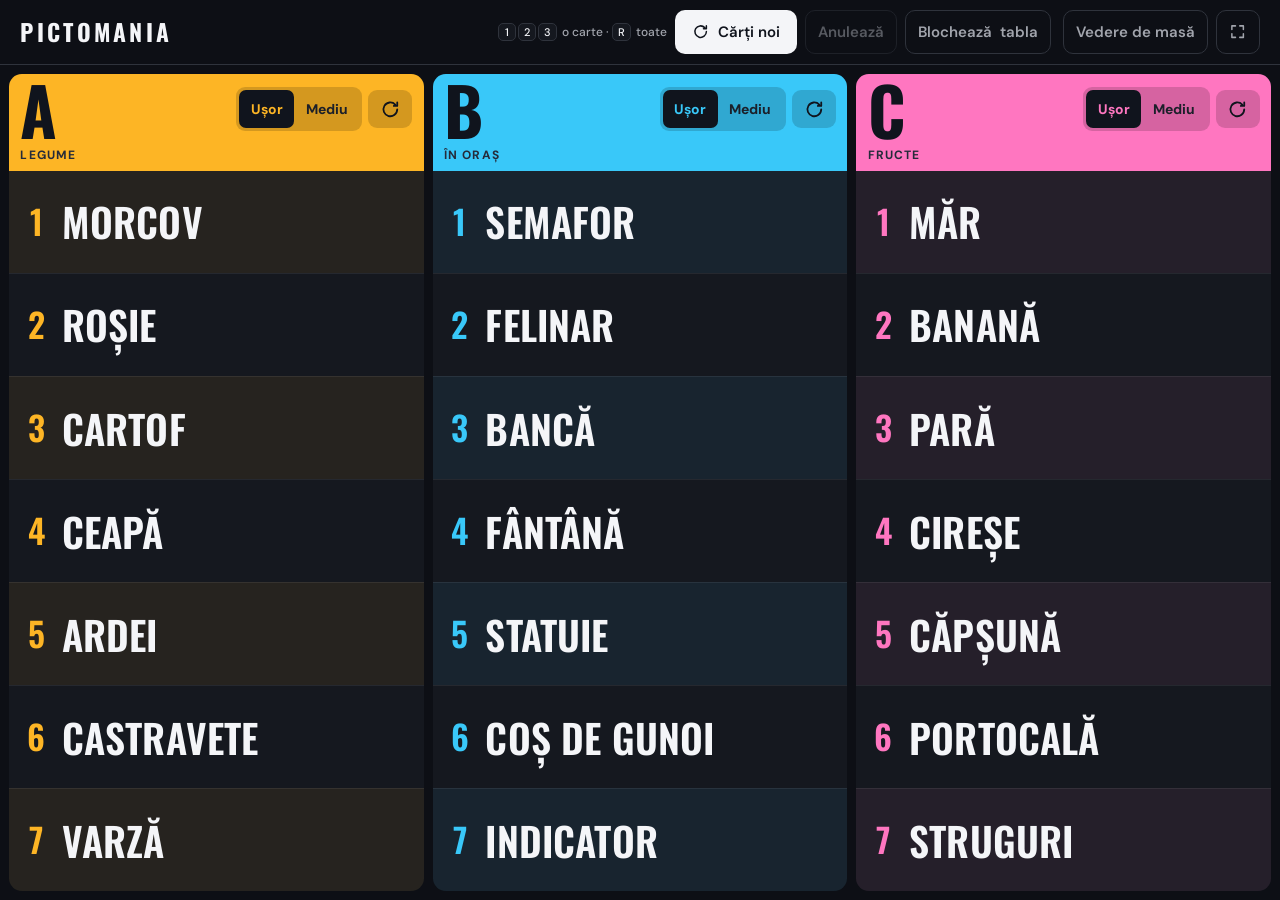
==== commit ee7ba808: "Implement P1 round safety, distinct prompts, and table readability Add the detailed UI review, persi" ====
--- a/index.html
+++ b/index.html
@@ -11,23 +11,49 @@
   <link href="https://fonts.googleapis.com/css2?family=Oswald:wght@500;600;700&family=DM+Sans:opsz,wght@9..40,500;9..40,700&display=swap" rel="stylesheet" />
   <link rel="stylesheet" href="styles.css" />
 </head>
-<body>
+<body class="font-fallback">
   <header class="bar">
     <h1 class="wordmark">Pictomania</h1>
 
-    <div class="bar-actions">
-      <p class="hint" aria-hidden="true"><kbd>1</kbd><kbd>2</kbd><kbd>3</kbd> o carte · <kbd>R</kbd> toate</p>
-      <button id="dealAll" class="btn btn-primary" type="button">
-        <svg class="i" viewBox="0 0 24 24" aria-hidden="true"><path d="M20 12a8 8 0 1 1-2.3-5.6M20 4v4h-4"/></svg>
-        Cărți noi
+    <div class="round-actions">
+      <div class="setup-actions">
+        <p class="hint"><kbd>1</kbd><kbd>2</kbd><kbd>3</kbd> o carte · <kbd>R</kbd> toate</p>
+        <button id="dealAll" class="btn btn-primary" type="button">
+          <svg class="i" viewBox="0 0 24 24" aria-hidden="true"><path d="M20 12a8 8 0 1 1-2.3-5.6M20 4v4h-4"/></svg>
+          Cărți noi
+        </button>
+        <button id="undo" class="btn btn-ghost" type="button" disabled>Anulează</button>
+      </div>
+      <span id="roundState" class="round-state">Pregătire</span>
+      <button id="lock" class="btn btn-ghost" type="button" aria-pressed="false">
+        <span id="lockLabel">Blochează</span><span class="desktop-label">tabla</span>
       </button>
+    </div>
+    <div class="display-actions">
+      <button id="tableView" class="btn btn-ghost" type="button" aria-pressed="false" title="Mărește afișajul și blochează tabla pentru rundă">Vedere de masă</button>
       <button id="fullscreen" class="btn btn-ghost" type="button" aria-label="Ecran complet" title="Ecran complet (F)">
         <svg class="i" viewBox="0 0 24 24" aria-hidden="true"><path d="M4 9V4h5M20 9V4h-5M4 15v5h5M20 15v5h-5"/></svg>
       </button>
     </div>
   </header>
 
-  <main class="board" id="board"><!-- coloanele A/B/C sunt injectate din app.js --></main>
+  <div class="messages">
+    <p class="phone-guidance">Telefon: vedere de aproape. Pentru citit de la distanță, folosește o tabletă sau un laptop.</p>
+    <details id="storageWarning" role="status" hidden>
+      <summary>Tabla nu este salvată — detalii</summary>
+      <div class="notice-panel">
+        <p>Tabla nu poate fi salvată în acest browser. Nu reîncărca pagina în timpul rundei.</p>
+        <button id="retrySave" class="btn btn-ghost" type="button">Reîncearcă salvarea</button>
+      </div>
+    </details>
+    <div id="notice" class="notice" role="alert" hidden>
+      <span id="noticeText"></span>
+      <button id="resetBoard" class="btn btn-ghost" type="button" hidden>Începe o tablă nouă</button>
+      <button id="dismissNotice" class="btn btn-ghost" type="button">Am înțeles</button>
+    </div>
+  </div>
+
+  <main class="board" id="board" hidden><!-- coloanele A/B/C sunt injectate din app.js --></main>
 
   <div id="live" class="sr-only" role="status" aria-live="polite"></div>
 
@@ -35,6 +61,7 @@
     <section class="col">
       <header class="col-head">
         <span class="col-letter"></span>
+        <span class="col-difficulty"></span>
         <div class="col-tools">
           <div class="seg" role="group">
             <button type="button" class="seg-btn" data-diff="usor">Ușor</button>
@@ -51,6 +78,7 @@
   </template>
 
   <script src="data.js"></script>
+  <script src="game.js"></script>
   <script src="app.js"></script>
 </body>
 </html>
--- a/styles.css
+++ b/styles.css
@@ -32,11 +32,12 @@
 
   /* Dimensiunea cuvântului: cât de mare încape fără scroll,
      limitată deopotrivă de înălțimea și de lățimea coloanei. */
-  --word: clamp(11px, min(4.4vh, 3.5vw), 46px);
+  --word: clamp(16px, min(4.4vh, 3.5vw), 46px);
   --gap: clamp(3px, 0.7vw, 12px);
 }
 
 * { box-sizing: border-box; }
+[hidden] { display: none !important; }
 
 html { height: 100%; }
 
@@ -44,7 +45,7 @@
   height: 100dvh;
   margin: 0;
   display: grid;
-  grid-template-rows: auto minmax(0, 1fr);
+  grid-template-rows: auto auto minmax(0, 1fr);
   overflow: hidden;
   background: var(--bg);
   color: var(--ink);
@@ -59,7 +60,7 @@
   clip-path: inset(50%); white-space: nowrap; border: 0;
 }
 
-:where(button):focus-visible {
+:where(button, summary):focus-visible {
   outline: 3px solid var(--focus);
   outline-offset: 2px;
 }
@@ -89,11 +90,55 @@
   white-space: nowrap;
 }
 
-.bar-actions {
+.round-actions, .display-actions, .setup-actions {
   display: flex;
   align-items: center;
   gap: 8px;
 }
+.round-actions { margin-left: auto; }
+.round-state { display: none; color: var(--ink-dim); font-size: 13px; }
+.board-locked .round-state { display: inline; }
+.board-locked .hint { display: none; }
+.board-locked #lock, #tableView[aria-pressed="true"] {
+  border-color: var(--ink);
+  color: var(--ink);
+}
+.col-difficulty { display: none; }
+
+.messages:empty { display: none; }
+.phone-guidance { display: none; }
+.notice {
+  display: flex;
+  align-items: center;
+  flex-wrap: wrap;
+  gap: 8px 16px;
+  padding: 8px 16px;
+  border-bottom: 1px solid var(--line);
+  background: var(--surface-2);
+  font-size: 14px;
+}
+.notice span { flex: 1 1 260px; }
+#storageWarning {
+  position: relative;
+  z-index: var(--z-toast);
+  padding: 4px 12px;
+  background: var(--surface-2);
+  font-size: 14px;
+  line-height: 1.4;
+}
+#storageWarning summary { cursor: pointer; }
+.notice-panel {
+  position: absolute;
+  inset: 100% 8px auto;
+  padding: 16px;
+  border: 1px solid var(--ink-dim);
+  background: var(--surface-2);
+}
+.notice-panel p { margin: 0 0 12px; }
+.messages:has(#storageWarning:not([hidden])) .phone-guidance { display: none; }
+button:disabled { opacity: .5; cursor: not-allowed; }
+button:disabled:active { transform: none; }
+.col-head :where(button):focus-visible { outline-color: var(--ink-on-color); }
 
 .hint {
   margin: 0;
@@ -306,10 +351,10 @@
 
 .idx {
   flex: none;
-  width: 1.5em;
+  width: 1em;
   font-family: Oswald, sans-serif;
   font-weight: 600;
-  font-size: calc(var(--word) * 0.68);
+  font-size: clamp(18px, calc(var(--word) * 0.85), 40px);
   font-variant-numeric: tabular-nums;
   line-height: 1;
   text-align: center;
@@ -364,8 +409,24 @@
 /* ---------------------------------------------------------- Adaptare */
 
 /* Ecrane înguste: uneltele coboară sub literă, indiciul de tastatură dispare. */
-@media (max-width: 900px) {
+@media (max-width: 1250px) {
   .hint { display: none; }
+}
+
+@media (max-width: 960px) {
+  .bar {
+    display: grid;
+    grid-template-columns: minmax(0, 1fr) auto;
+    grid-template-areas: "brand display" "round round";
+    gap: 6px;
+    padding: 6px 10px;
+    padding-top: max(6px, env(safe-area-inset-top));
+  }
+  .wordmark { grid-area: brand; font-size: 17px; }
+  .display-actions { grid-area: display; }
+  .round-actions { grid-area: round; margin: 0; justify-content: space-between; }
+  .board-locked .round-state { margin-left: auto; }
+  .btn { padding: 0 10px; }
 }
 
 @media (max-width: 720px) {
@@ -386,7 +447,7 @@
    rânduri ca să elibereze înălțime pentru cuvinte, care se rup pe mai multe
    linii în loc să se micșoreze. */
 @media (max-width: 560px) and (orientation: portrait) {
-  :root { --word: clamp(13px, 4.9vw, 26px); }
+  :root { --word: clamp(16px, 4.9vw, 26px); }
   .wordmark { font-size: 14px; letter-spacing: 0.1em; }
 
   .col-head {
@@ -410,17 +471,81 @@
   }
   .deal { grid-area: deal; width: 38px; height: 34px; align-self: center; }
 
-  .row { gap: 5px; padding: 0 5px; }
-  .idx { width: 1.1em; font-size: calc(var(--word) * 0.6); }
+  .row { gap: 3px; padding: 0 2px; }
+  .idx { width: .65em; }
   .w { line-height: 1.16; }
+  .font-fallback .w { text-transform: none; }
+}
+
+@media (max-width: 560px) {
+  .desktop-label, .setup-actions .i { display: none; }
+  .btn { font-size: 12px; padding-inline: 8px; gap: 4px; }
+  .round-actions, .display-actions, .setup-actions { gap: 4px; }
+  .board-locked:not(.table-view) .round-state { display: none; }
+  .phone-guidance {
+    display: block;
+    margin: 0;
+    padding: 4px 10px;
+    color: var(--ink-dim);
+    font-size: 12px;
+    line-height: 1.35;
+  }
 }
 
 /* Telefon în peisaj: bara se subțiază ca să rămână înălțime pentru cuvinte. */
 @media (orientation: landscape) and (max-height: 480px) {
-  :root { --word: clamp(11px, 4.9vh, 26px); }
+  :root { --word: clamp(16px, 4.9vh, 26px); }
+  .font-fallback:not(.table-view) { --word: clamp(16px, 3.8vh, 20px); }
   .bar { padding-top: 4px; padding-bottom: 4px; }
   .wordmark { font-size: 13px; }
   .btn { min-height: 34px; }
   .seg-btn, .deal { min-height: 30px; height: 30px; }
   .col-theme { display: none; }
 }
+
+.table-view { --word: clamp(16px, min(5vh, 3.9vw), 54px); }
+.table-view .setup-actions,
+.table-view .col-tools { display: none; }
+.table-view .bar { padding-block: 4px; }
+.table-view .col-head {
+  grid-template-columns: auto minmax(0, 1fr) auto;
+  grid-template-areas: "letter theme difficulty";
+  gap: 8px;
+  padding: 8px 12px;
+  text-align: left;
+}
+.table-view .col-letter { grid-area: letter; font-size: clamp(26px, 4vh, 40px); }
+.table-view .col-theme {
+  display: block;
+  grid-area: theme;
+  font-size: 12px;
+  letter-spacing: .03em;
+}
+.table-view .col-difficulty {
+  display: block;
+  grid-area: difficulty;
+  font-size: 12px;
+  font-weight: 700;
+}
+.table-view .round-state { white-space: nowrap; }
+
+@media (max-width: 960px) {
+  .table-view .bar {
+    grid-template-areas: "round display";
+    grid-template-columns: minmax(0, 1fr) auto;
+  }
+  .table-view .wordmark { display: none; }
+  .table-view .round-actions { justify-content: start; }
+  .table-view .round-state { display: none; }
+}
+@media (max-width: 560px) {
+  .table-view { --word: clamp(16px, 5.1vw, 28px); }
+  .table-view .col-head {
+    grid-template-columns: auto minmax(0, 1fr);
+    grid-template-areas: "letter difficulty";
+    padding: 6px;
+    gap: 4px;
+  }
+  .table-view .col-theme { display: none; }
+  .table-view .col-difficulty { justify-self: end; }
+}
